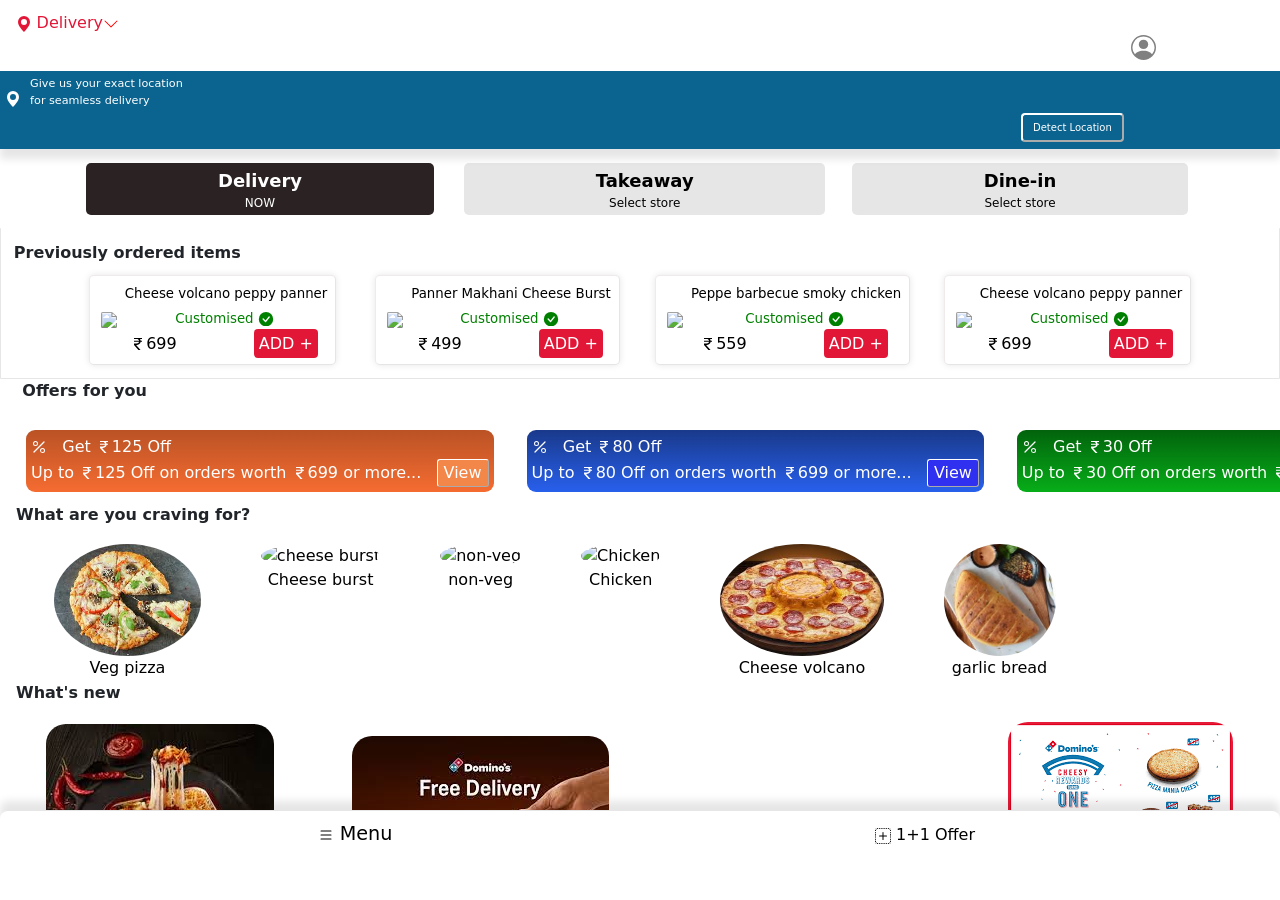
==== Dominos_clone/index.html @ 60b68786 "menu" ====
<!DOCTYPE html>
<html lang="en">
<head>
    <meta charset="UTF-8">
    <meta name="viewport" content="width=device-width, initial-scale=1.0">
    <title>Dominos</title>
    <link href="https://cdn.jsdelivr.net/npm/bootstrap@5.0.2/dist/css/bootstrap.min.css" rel="stylesheet" integrity="sha384-EVSTQN3/azprG1Anm3QDgpJLIm9Nao0Yz1ztcQTwFspd3yD65VohhpuuCOmLASjC" crossorigin="anonymous">
    <link rel="stylesheet" href="style.css">
</head>

<div class="home_page">
    <header>
    <div id="map">
    <div id="location">
        <svg xmlns="http://www.w3.org/2000/svg" width="16" height="16" fill="currentColor" class="bi bi-geo-alt-fill" viewBox="0 0 16 16">
            <path d="M8 16s6-5.686 6-10A6 6 0 0 0 2 6c0 4.314 6 10 6 10m0-7a3 3 0 1 1 0-6 3 3 0 0 1 0 6"/>
          </svg>
           <span id="address">No Location </span><button id="loc_arrow"><svg xmlns="http://www.w3.org/2000/svg" width="16" height="16" fill="currentColor" class="bi bi-chevron-down" viewBox="0 0 16 16">
            <path fill-rule="evenodd" d="M1.646 4.646a.5.5 0 0 1 .708 0L8 10.293l5.646-5.647a.5.5 0 0 1 .708.708l-6 6a.5.5 0 0 1-.708 0l-6-6a.5.5 0 0 1 0-.708"/>
          </svg></button>
    </div>
    <div id="buser">
        <button id="user"><svg xmlns="http://www.w3.org/2000/svg" width="25" height="25" fill="currentColor" class="bi bi-person-circle" viewBox="0 0 16 16">
            <path d="M11 6a3 3 0 1 1-6 0 3 3 0 0 1 6 0"/>
            <path fill-rule="evenodd" d="M0 8a8 8 0 1 1 16 0A8 8 0 0 1 0 8m8-7a7 7 0 0 0-5.468 11.37C3.242 11.226 4.805 10 8 10s4.757 1.225 5.468 2.37A7 7 0 0 0 8 1"/>
          </svg> </button>
    </div>
    </div>
    <div id="loc">
        <div style="display: inline-block;"><svg xmlns="http://www.w3.org/2000/svg" width="16" height="28" fill="currentColor" class="bi bi-geo-alt-fill" viewBox="0 0 16 16">
            <path d="M8 16s6-5.686 6-10A6 6 0 0 0 2 6c0 4.314 6 10 6 10m0-7a3 3 0 1 1 0-6 3 3 0 0 1 0 6"/>
          </svg>
        </div>
        <div id="locinfo">
            Give us your exact location <br>for seamless delivery
        </div>
        <div id="dloc" style="display: inline-block;">
            <button id="dl">Detect Location</button>  
        </div>
    </div>
</header>
<body>
  <div id="mb">
    <div id="ordertype">
        <div class="container text-center">
            <div class="row align-items-start">
              <div class="col">
                <button id="b1" onclick="delivery()"><b>Delivery</b> <br> NOW</button>
              </div>
              <div class="col">
               <button id="b2" onclick="takeaway()"><b>Takeaway</b> <br>Select store</button>
              </div>
              <div class="col">
                <button id="b3" onclick="dinein()"><b>Dine-in</b> <br> Select store</button>
              </div>
            </div>
          </div>
    </div>
    <div class="order">
      <b>Previously ordered items</b>
      <br>
      <div class="container text-center">
        <div class="row align-items-start">
          <div class="col">
            <button class="prev_order" onclick="">

               <table class="prevdet">
                <tr>
                  <th rowspan="3"><img src="panner cheese volcano.png" class="previmg"></th> <td class="prevsize">Cheese volcano peppy panner </td>
                </tr>
                <tr  colspan="2">
                  <td>
                    <span class="cus">Customised <svg xmlns="http://www.w3.org/2000/svg" width="16" height="16" fill="currentColor" class="bi bi-check-circle-fill" viewBox="0 0 16 16">
                      <path d="M16 8A8 8 0 1 1 0 8a8 8 0 0 1 16 0m-3.97-3.03a.75.75 0 0 0-1.08.022L7.477 9.417 5.384 7.323a.75.75 0 0 0-1.06 1.06L6.97 11.03a.75.75 0 0 0 1.079-.02l3.992-4.99a.75.75 0 0 0-.01-1.05z"/>
                    </svg></span>
                    <br>
                  </td>
                </tr>
                <tr>
                  <td><svg xmlns="http://www.w3.org/2000/svg" width="16" height="16" fill="currentColor" class="bi bi-currency-rupee" viewBox="0 0 16 16">
                    <path d="M4 3.06h2.726c1.22 0 2.12.575 2.325 1.724H4v1.051h5.051C8.855 7.001 8 7.558 6.788 7.558H4v1.317L8.437 14h2.11L6.095 8.884h.855c2.316-.018 3.465-1.476 3.688-3.049H12V4.784h-1.345c-.08-.778-.357-1.335-.793-1.732H12V2H4z"/>
                  </svg>699 <!-- </td> -->
                  <!-- <td> -->
                    <div class="prev_add"><span>ADD +</span></div>
                  </td>
                </tr>
               </table>

            </button>
          </div>
          <div class="col">
            <button class="prev_order" onclick="">

              <table class="prevdet">
               <tr>
                 <th rowspan="3"><img src="panner makhani.png" class="previmg"></th> <td class="prevsize">Panner Makhani Cheese Burst</td>
               </tr>
               <tr  colspan="2">
                 <td>
                   <span class="cus">Customised <svg xmlns="http://www.w3.org/2000/svg" width="16" height="16" fill="currentColor" class="bi bi-check-circle-fill" viewBox="0 0 16 16">
                     <path d="M16 8A8 8 0 1 1 0 8a8 8 0 0 1 16 0m-3.97-3.03a.75.75 0 0 0-1.08.022L7.477 9.417 5.384 7.323a.75.75 0 0 0-1.06 1.06L6.97 11.03a.75.75 0 0 0 1.079-.02l3.992-4.99a.75.75 0 0 0-.01-1.05z"/>
                   </svg></span>
                   <br>
                 </td>
               </tr>
               <tr>
                 <td><svg xmlns="http://www.w3.org/2000/svg" width="16" height="16" fill="currentColor" class="bi bi-currency-rupee" viewBox="0 0 16 16">
                   <path d="M4 3.06h2.726c1.22 0 2.12.575 2.325 1.724H4v1.051h5.051C8.855 7.001 8 7.558 6.788 7.558H4v1.317L8.437 14h2.11L6.095 8.884h.855c2.316-.018 3.465-1.476 3.688-3.049H12V4.784h-1.345c-.08-.778-.357-1.335-.793-1.732H12V2H4z"/>
                 </svg>499 <!-- </td> -->
                 <!-- <td> -->
                   <div class="prev_add"><span>ADD +</span></div>
                 </td>
               </tr>
              </table>

           </button>
          </div>
          <div class="col">
            <button class="prev_order" onclick="">

              <table class="prevdet">
               <tr>
                 <th rowspan="3"><img src="peppe barbecue chicken.png" class="previmg"></th> <td class="prevsize">Peppe barbecue smoky chicken </td>
               </tr>
               <tr  colspan="2">
                 <td>
                   <span class="cus">Customised <svg xmlns="http://www.w3.org/2000/svg" width="16" height="16" fill="currentColor" class="bi bi-check-circle-fill" viewBox="0 0 16 16">
                     <path d="M16 8A8 8 0 1 1 0 8a8 8 0 0 1 16 0m-3.97-3.03a.75.75 0 0 0-1.08.022L7.477 9.417 5.384 7.323a.75.75 0 0 0-1.06 1.06L6.97 11.03a.75.75 0 0 0 1.079-.02l3.992-4.99a.75.75 0 0 0-.01-1.05z"/>
                   </svg></span>
                   <br>
                 </td>
               </tr>
               <tr>
                 <td><svg xmlns="http://www.w3.org/2000/svg" width="16" height="16" fill="currentColor" class="bi bi-currency-rupee" viewBox="0 0 16 16">
                   <path d="M4 3.06h2.726c1.22 0 2.12.575 2.325 1.724H4v1.051h5.051C8.855 7.001 8 7.558 6.788 7.558H4v1.317L8.437 14h2.11L6.095 8.884h.855c2.316-.018 3.465-1.476 3.688-3.049H12V4.784h-1.345c-.08-.778-.357-1.335-.793-1.732H12V2H4z"/>
                 </svg>559 <!-- </td> -->
                 <!-- <td> -->
                   <div class="prev_add"><span>ADD +</span></div>
                 </td>
               </tr>
              </table>

           </button>
          </div>   
          <div class="col">
            <button class="prev_order" onclick="">

              <table class="prevdet">
               <tr>
                 <th rowspan="3"><img src="panner cheese volcano.png" class="previmg"></th> <td class="prevsize">Cheese volcano peppy panner </td>
               </tr>
               <tr  colspan="2">
                 <td>
                   <span class="cus">Customised <svg xmlns="http://www.w3.org/2000/svg" width="16" height="16" fill="currentColor" class="bi bi-check-circle-fill" viewBox="0 0 16 16">
                     <path d="M16 8A8 8 0 1 1 0 8a8 8 0 0 1 16 0m-3.97-3.03a.75.75 0 0 0-1.08.022L7.477 9.417 5.384 7.323a.75.75 0 0 0-1.06 1.06L6.97 11.03a.75.75 0 0 0 1.079-.02l3.992-4.99a.75.75 0 0 0-.01-1.05z"/>
                   </svg></span>
                   <br>
                 </td>
               </tr>
               <tr>
                 <td><svg xmlns="http://www.w3.org/2000/svg" width="16" height="16" fill="currentColor" class="bi bi-currency-rupee" viewBox="0 0 16 16">
                   <path d="M4 3.06h2.726c1.22 0 2.12.575 2.325 1.724H4v1.051h5.051C8.855 7.001 8 7.558 6.788 7.558H4v1.317L8.437 14h2.11L6.095 8.884h.855c2.316-.018 3.465-1.476 3.688-3.049H12V4.784h-1.345c-.08-.778-.357-1.335-.793-1.732H12V2H4z"/>
                 </svg>699 <!-- </td> -->
                 <!-- <td> -->
                   <div class="prev_add"><span>ADD +</span></div>
                 </td>
               </tr>
              </table>

           </button>
          </div>   
          
        </div>
      </div>
    </div> 
    
    <p><b>&nbsp &nbsp Offers for you</b></p>
    <div class="offers">
      <span class="off" id="off_orange">
        <svg mlns="http://www.w3.org/2000/svg" width="16" height="16" fill="currentColor" class="bi bi-percent" viewBox="0 0 16 16">
          <path d="M13.442 2.558a.625.625 0 0 1 0 .884l-10 10a.625.625 0 1 1-.884-.884l10-10a.625.625 0 0 1 .884 0M4.5 6a1.5 1.5 0 1 1 0-3 1.5 1.5 0 0 1 0 3m0 1a2.5 2.5 0 1 0 0-5 2.5 2.5 0 0 0 0 5m7 6a1.5 1.5 0 1 1 0-3 1.5 1.5 0 0 1 0 3m0 1a2.5 2.5 0 1 0 0-5 2.5 2.5 0 0 0 0 5"/>
        </svg> &nbsp 
                Get <svg xmlns="http://www.w3.org/2000/svg" width="16" height="16" fill="currentColor" class="bi bi-currency-rupee" viewBox="0 0 16 16">
                  <path d="M4 3.06h2.726c1.22 0 2.12.575 2.325 1.724H4v1.051h5.051C8.855 7.001 8 7.558 6.788 7.558H4v1.317L8.437 14h2.11L6.095 8.884h.855c2.316-.018 3.465-1.476 3.688-3.049H12V4.784h-1.345c-.08-.778-.357-1.335-.793-1.732H12V2H4z"/>
                </svg>125 Off  <br> Up to <svg xmlns="http://www.w3.org/2000/svg" width="16" height="16" fill="currentColor" class="bi bi-currency-rupee" viewBox="0 0 16 16">
                  <path d="M4 3.06h2.726c1.22 0 2.12.575 2.325 1.724H4v1.051h5.051C8.855 7.001 8 7.558 6.788 7.558H4v1.317L8.437 14h2.11L6.095 8.884h.855c2.316-.018 3.465-1.476 3.688-3.049H12V4.784h-1.345c-.08-.778-.357-1.335-.793-1.732H12V2H4z"/>
                </svg>125 Off on orders worth <svg xmlns="http://www.w3.org/2000/svg" width="16" height="16" fill="currentColor" class="bi bi-currency-rupee" viewBox="0 0 16 16">
                  <path d="M4 3.06h2.726c1.22 0 2.12.575 2.325 1.724H4v1.051h5.051C8.855 7.001 8 7.558 6.788 7.558H4v1.317L8.437 14h2.11L6.095 8.884h.855c2.316-.018 3.465-1.476 3.688-3.049H12V4.784h-1.345c-.08-.778-.357-1.335-.793-1.732H12V2H4z"/>
                </svg>699 or more... &nbsp&nbsp<button>View</button>
      </span>
      <span class="off" id="off_blue">
        <svg mlns="http://www.w3.org/2000/svg" width="16" height="16" fill="currentColor" class="bi bi-percent" viewBox="0 0 16 16">
          <path d="M13.442 2.558a.625.625 0 0 1 0 .884l-10 10a.625.625 0 1 1-.884-.884l10-10a.625.625 0 0 1 .884 0M4.5 6a1.5 1.5 0 1 1 0-3 1.5 1.5 0 0 1 0 3m0 1a2.5 2.5 0 1 0 0-5 2.5 2.5 0 0 0 0 5m7 6a1.5 1.5 0 1 1 0-3 1.5 1.5 0 0 1 0 3m0 1a2.5 2.5 0 1 0 0-5 2.5 2.5 0 0 0 0 5"/>
        </svg> &nbsp
        Get <svg xmlns="http://www.w3.org/2000/svg" width="16" height="16" fill="currentColor" class="bi bi-currency-rupee" viewBox="0 0 16 16">
          <path d="M4 3.06h2.726c1.22 0 2.12.575 2.325 1.724H4v1.051h5.051C8.855 7.001 8 7.558 6.788 7.558H4v1.317L8.437 14h2.11L6.095 8.884h.855c2.316-.018 3.465-1.476 3.688-3.049H12V4.784h-1.345c-.08-.778-.357-1.335-.793-1.732H12V2H4z"/>
        </svg>80 Off <br> Up to <svg xmlns="http://www.w3.org/2000/svg" width="16" height="16" fill="currentColor" class="bi bi-currency-rupee" viewBox="0 0 16 16">
          <path d="M4 3.06h2.726c1.22 0 2.12.575 2.325 1.724H4v1.051h5.051C8.855 7.001 8 7.558 6.788 7.558H4v1.317L8.437 14h2.11L6.095 8.884h.855c2.316-.018 3.465-1.476 3.688-3.049H12V4.784h-1.345c-.08-.778-.357-1.335-.793-1.732H12V2H4z"/>
        </svg>80 Off on orders worth <svg xmlns="http://www.w3.org/2000/svg" width="16" height="16" fill="currentColor" class="bi bi-currency-rupee" viewBox="0 0 16 16">
          <path d="M4 3.06h2.726c1.22 0 2.12.575 2.325 1.724H4v1.051h5.051C8.855 7.001 8 7.558 6.788 7.558H4v1.317L8.437 14h2.11L6.095 8.884h.855c2.316-.018 3.465-1.476 3.688-3.049H12V4.784h-1.345c-.08-.778-.357-1.335-.793-1.732H12V2H4z"/>
        </svg>699 or more... &nbsp&nbsp<button>View</button>
      </span>

      <span class="off" id="off_green">
        <svg mlns="http://www.w3.org/2000/svg" width="16" height="16" fill="currentColor" class="bi bi-percent" viewBox="0 0 16 16">
          <path d="M13.442 2.558a.625.625 0 0 1 0 .884l-10 10a.625.625 0 1 1-.884-.884l10-10a.625.625 0 0 1 .884 0M4.5 6a1.5 1.5 0 1 1 0-3 1.5 1.5 0 0 1 0 3m0 1a2.5 2.5 0 1 0 0-5 2.5 2.5 0 0 0 0 5m7 6a1.5 1.5 0 1 1 0-3 1.5 1.5 0 0 1 0 3m0 1a2.5 2.5 0 1 0 0-5 2.5 2.5 0 0 0 0 5"/>
        </svg> &nbsp
        Get <svg xmlns="http://www.w3.org/2000/svg" width="16" height="16" fill="currentColor" class="bi bi-currency-rupee" viewBox="0 0 16 16">
          <path d="M4 3.06h2.726c1.22 0 2.12.575 2.325 1.724H4v1.051h5.051C8.855 7.001 8 7.558 6.788 7.558H4v1.317L8.437 14h2.11L6.095 8.884h.855c2.316-.018 3.465-1.476 3.688-3.049H12V4.784h-1.345c-.08-.778-.357-1.335-.793-1.732H12V2H4z"/>
        </svg>30 Off <br> Up to <svg xmlns="http://www.w3.org/2000/svg" width="16" height="16" fill="currentColor" class="bi bi-currency-rupee" viewBox="0 0 16 16">
          <path d="M4 3.06h2.726c1.22 0 2.12.575 2.325 1.724H4v1.051h5.051C8.855 7.001 8 7.558 6.788 7.558H4v1.317L8.437 14h2.11L6.095 8.884h.855c2.316-.018 3.465-1.476 3.688-3.049H12V4.784h-1.345c-.08-.778-.357-1.335-.793-1.732H12V2H4z"/>
        </svg>30 Off on orders worth <svg xmlns="http://www.w3.org/2000/svg" width="16" height="16" fill="currentColor" class="bi bi-currency-rupee" viewBox="0 0 16 16">
          <path d="M4 3.06h2.726c1.22 0 2.12.575 2.325 1.724H4v1.051h5.051C8.855 7.001 8 7.558 6.788 7.558H4v1.317L8.437 14h2.11L6.095 8.884h.855c2.316-.018 3.465-1.476 3.688-3.049H12V4.784h-1.345c-.08-.778-.357-1.335-.793-1.732H12V2H4z"/>
        </svg>200 or more... &nbsp&nbsp<button>View</button>
      </span>
      <span class="off" id="off_pink">
        <svg mlns="http://www.w3.org/2000/svg" width="16" height="16" fill="currentColor" class="bi bi-percent" viewBox="0 0 16 16">
          <path d="M13.442 2.558a.625.625 0 0 1 0 .884l-10 10a.625.625 0 1 1-.884-.884l10-10a.625.625 0 0 1 .884 0M4.5 6a1.5 1.5 0 1 1 0-3 1.5 1.5 0 0 1 0 3m0 1a2.5 2.5 0 1 0 0-5 2.5 2.5 0 0 0 0 5m7 6a1.5 1.5 0 1 1 0-3 1.5 1.5 0 0 1 0 3m0 1a2.5 2.5 0 1 0 0-5 2.5 2.5 0 0 0 0 5"/>
        </svg> &nbsp
        Get <svg xmlns="http://www.w3.org/2000/svg" width="16" height="16" fill="currentColor" class="bi bi-currency-rupee" viewBox="0 0 16 16">
          <path d="M4 3.06h2.726c1.22 0 2.12.575 2.325 1.724H4v1.051h5.051C8.855 7.001 8 7.558 6.788 7.558H4v1.317L8.437 14h2.11L6.095 8.884h.855c2.316-.018 3.465-1.476 3.688-3.049H12V4.784h-1.345c-.08-.778-.357-1.335-.793-1.732H12V2H4z"/>
        </svg>300 Off <br> Up to <svg xmlns="http://www.w3.org/2000/svg" width="16" height="16" fill="currentColor" class="bi bi-currency-rupee" viewBox="0 0 16 16">
          <path d="M4 3.06h2.726c1.22 0 2.12.575 2.325 1.724H4v1.051h5.051C8.855 7.001 8 7.558 6.788 7.558H4v1.317L8.437 14h2.11L6.095 8.884h.855c2.316-.018 3.465-1.476 3.688-3.049H12V4.784h-1.345c-.08-.778-.357-1.335-.793-1.732H12V2H4z"/>
        </svg>300 Off on orders worth <svg xmlns="http://www.w3.org/2000/svg" width="16" height="16" fill="currentColor" class="bi bi-currency-rupee" viewBox="0 0 16 16">
          <path d="M4 3.06h2.726c1.22 0 2.12.575 2.325 1.724H4v1.051h5.051C8.855 7.001 8 7.558 6.788 7.558H4v1.317L8.437 14h2.11L6.095 8.884h.855c2.316-.018 3.465-1.476 3.688-3.049H12V4.784h-1.345c-.08-.778-.357-1.335-.793-1.732H12V2H4z"/>
        </svg>2000 or more... &nbsp&nbsp<button>View</button>
      </span>
      
      <span class="off" id="off_black">
        <svg mlns="http://www.w3.org/2000/svg" width="16" height="16" fill="currentColor" class="bi bi-percent" viewBox="0 0 16 16">
          <path d="M13.442 2.558a.625.625 0 0 1 0 .884l-10 10a.625.625 0 1 1-.884-.884l10-10a.625.625 0 0 1 .884 0M4.5 6a1.5 1.5 0 1 1 0-3 1.5 1.5 0 0 1 0 3m0 1a2.5 2.5 0 1 0 0-5 2.5 2.5 0 0 0 0 5m7 6a1.5 1.5 0 1 1 0-3 1.5 1.5 0 0 1 0 3m0 1a2.5 2.5 0 1 0 0-5 2.5 2.5 0 0 0 0 5"/>
        </svg> &nbsp
        Get <svg xmlns="http://www.w3.org/2000/svg" width="16" height="16" fill="currentColor" class="bi bi-currency-rupee" viewBox="0 0 16 16">
          <path d="M4 3.06h2.726c1.22 0 2.12.575 2.325 1.724H4v1.051h5.051C8.855 7.001 8 7.558 6.788 7.558H4v1.317L8.437 14h2.11L6.095 8.884h.855c2.316-.018 3.465-1.476 3.688-3.049H12V4.784h-1.345c-.08-.778-.357-1.335-.793-1.732H12V2H4z"/>
        </svg>500 Off <br> Up to <svg xmlns="http://www.w3.org/2000/svg" width="16" height="16" fill="currentColor" class="bi bi-currency-rupee" viewBox="0 0 16 16">
          <path d="M4 3.06h2.726c1.22 0 2.12.575 2.325 1.724H4v1.051h5.051C8.855 7.001 8 7.558 6.788 7.558H4v1.317L8.437 14h2.11L6.095 8.884h.855c2.316-.018 3.465-1.476 3.688-3.049H12V4.784h-1.345c-.08-.778-.357-1.335-.793-1.732H12V2H4z"/>
        </svg>500 Off on orders worth <svg xmlns="http://www.w3.org/2000/svg" width="16" height="16" fill="currentColor" class="bi bi-currency-rupee" viewBox="0 0 16 16">
          <path d="M4 3.06h2.726c1.22 0 2.12.575 2.325 1.724H4v1.051h5.051C8.855 7.001 8 7.558 6.788 7.558H4v1.317L8.437 14h2.11L6.095 8.884h.855c2.316-.018 3.465-1.476 3.688-3.049H12V4.784h-1.345c-.08-.778-.357-1.335-.793-1.732H12V2H4z"/>
        </svg>3000 or more... &nbsp&nbsp<button>View</button>
      </span>
    </div>
      
    <p style="margin-left:1em;"><b>What are you craving for?</b></p>

    <div class="craving">
      <div class="crav">
      <button><img alt="veg pizza" src="[data-uri]">
        <br>
       <span>Veg pizza</span>  </button>
    </div> 
    
    <div class="crav">
      <button><img alt="cheese burst" src=" https://recipesblob.oetker.in/assets/89398df9d59d4a4795357ed8228c04bb/1272x764/cheese-burst-pizza.jpg">
        <br>
       <span>Cheese burst</span>  </button>
    </div>

    <div class="crav">
      <button><img alt="non-veg" src="https://5.imimg.com/data5/RI/MN/MY-17758356/imperial-recipe-pizza-non-veg-chicken-heavyweight-i10-500x500.png ">
        <br>
       <span>non-veg</span> </button>
    </div>

    <div class="crav">
      <button><img alt="Chicken" src="https://encrypted-tbn0.gstatic.com/images?q=tbn:ANd9GcT0g38II6GGMT7ZwKQqeCvCvngBwT7oT1oRFA&s ">
        <br>
       <span>Chicken</span> </button>
    </div>

    <div class="crav">
      <button><img alt="cheese volcano" src="[data-uri] ">
        <br>
       <span>Cheese volcano</span> </button>
    </div>

    <div class="crav">
      <button><img alt="garlic bread" src="[data-uri]">
        <br>
       <span>garlic bread</span> </button>
    </div>
    </div>

    <p style="margin-left: 1em;"><b>What's new</b></p>
    <div class="new">


      <button>
        <img alt="cheziken" src="[data-uri]">
      </button>

      <button>
        <img alt="cheeseburst" src="[data-uri]">
      </button>

    <button>
      <img src="https://encrypted-tbn0.gstatic.com/images?q=tbn:ANd9GcQgQR7UIO1l3OczReEbNo_YI-zhsOpcAB2d7A&s" alt="combo">
    </button>

    <button>
      <img alt="cheesy rewards" src="[data-uri]">
    </button>
    </div>
    <br>
    <p align="center"> <span><svg style="color:goldenrod;" xmlns="http://www.w3.org/2000/svg" width="16" height="16" fill="currentColor" class="bi bi-fire" viewBox="0 0 16 16">
      <path d="M8 16c3.314 0 6-2 6-5.5 0-1.5-.5-4-2.5-6 .25 1.5-1.25 2-1.25 2C11 4 9 .5 6 0c.357 2 .5 4-2 6-1.25 1-2 2.729-2 4.5C2 14 4.686 16 8 16m0-1c-1.657 0-3-1-3-2.75 0-.75.25-2 1.25-3C6.125 10 7 10.5 7 10.5c-.375-1.25.5-3.25 2-3.5-.179 1-.25 2 1 3 .625.5 1 1.364 1 2.25C11 14 9.657 15 8 15"/>
    </svg></span></p>
    <p id="sellers"><h2 align="center" style="color:goldenrod;">--Best Sellers--</h2></p>
    
    <div class="best_sellers">

     

    </div>




  </div>
<div id="footer">
    <div class="container text-center">
        <div class="row align-items-start">
          <div class="col">
            <a href="menu.html">
            <button >
            <svg xmlns="http://www.w3.org/2000/svg" width="16" height="16" fill="currentColor" class="bi bi-list" viewBox="0 0 16 16">
                <path fill-rule="evenodd" d="M2.5 12a.5.5 0 0 1 .5-.5h10a.5.5 0 0 1 0 1H3a.5.5 0 0 1-.5-.5m0-4a.5.5 0 0 1 .5-.5h10a.5.5 0 0 1 0 1H3a.5.5 0 0 1-.5-.5m0-4a.5.5 0 0 1 .5-.5h10a.5.5 0 0 1 0 1H3a.5.5 0 0 1-.5-.5"/>
              </svg> Menu </button> </a>
          </div>
          <div class="col">
            <button ><span>
            <svg xmlns="http://www.w3.org/2000/svg" width="16" height="16" fill="currentColor" class="bi bi-plus-square-dotted" viewBox="0 0 16 16">
                <path d="M2.5 0q-.25 0-.487.048l.194.98A1.5 1.5 0 0 1 2.5 1h.458V0zm2.292 0h-.917v1h.917zm1.833 0h-.917v1h.917zm1.833 0h-.916v1h.916zm1.834 0h-.917v1h.917zm1.833 0h-.917v1h.917zM13.5 0h-.458v1h.458q.151 0 .293.029l.194-.981A2.5 2.5 0 0 0 13.5 0m2.079 1.11a2.5 2.5 0 0 0-.69-.689l-.556.831q.248.167.415.415l.83-.556zM1.11.421a2.5 2.5 0 0 0-.689.69l.831.556c.11-.164.251-.305.415-.415zM16 2.5q0-.25-.048-.487l-.98.194q.027.141.028.293v.458h1zM.048 2.013A2.5 2.5 0 0 0 0 2.5v.458h1V2.5q0-.151.029-.293zM0 3.875v.917h1v-.917zm16 .917v-.917h-1v.917zM0 5.708v.917h1v-.917zm16 .917v-.917h-1v.917zM0 7.542v.916h1v-.916zm15 .916h1v-.916h-1zM0 9.375v.917h1v-.917zm16 .917v-.917h-1v.917zm-16 .916v.917h1v-.917zm16 .917v-.917h-1v.917zm-16 .917v.458q0 .25.048.487l.98-.194A1.5 1.5 0 0 1 1 13.5v-.458zm16 .458v-.458h-1v.458q0 .151-.029.293l.981.194Q16 13.75 16 13.5M.421 14.89c.183.272.417.506.69.689l.556-.831a1.5 1.5 0 0 1-.415-.415zm14.469.689c.272-.183.506-.417.689-.69l-.831-.556c-.11.164-.251.305-.415.415l.556.83zm-12.877.373Q2.25 16 2.5 16h.458v-1H2.5q-.151 0-.293-.029zM13.5 16q.25 0 .487-.048l-.194-.98A1.5 1.5 0 0 1 13.5 15h-.458v1zm-9.625 0h.917v-1h-.917zm1.833 0h.917v-1h-.917zm1.834-1v1h.916v-1zm1.833 1h.917v-1h-.917zm1.833 0h.917v-1h-.917zM8.5 4.5a.5.5 0 0 0-1 0v3h-3a.5.5 0 0 0 0 1h3v3a.5.5 0 0 0 1 0v-3h3a.5.5 0 0 0 0-1h-3z"/>
              </svg></span><span> 1+1 Offer </span></button>
          </div>
          <div class="col" id="cart">
            <button ><span>
              <svg xmlns="http://www.w3.org/2000/svg" width="16" height="16" fill="currentColor" class="bi bi-cart" viewBox="0 0 16 16">
                <path d="M0 1.5A.5.5 0 0 1 .5 1H2a.5.5 0 0 1 .485.379L2.89 3H14.5a.5.5 0 0 1 .491.592l-1.5 8A.5.5 0 0 1 13 12H4a.5.5 0 0 1-.491-.408L2.01 3.607 1.61 2H.5a.5.5 0 0 1-.5-.5M3.102 4l1.313 7h8.17l1.313-7zM5 12a2 2 0 1 0 0 4 2 2 0 0 0 0-4m7 0a2 2 0 1 0 0 4 2 2 0 0 0 0-4m-7 1a1 1 0 1 1 0 2 1 1 0 0 1 0-2m7 0a1 1 0 1 1 0 2 1 1 0 0 1 0-2"/>
              </svg>
            </span><span> Cart </span></button>
          </div>
        </div>
      </div>
</div>
</div>
    <script src="dominos.js"></script>
</body>
</html>
---- Dominos_clone/style.css ----
*{
    font-size: 16px;
}

#location{
    margin-top:10px;
    margin-left:5px;
    color:rgb(226, 23, 55);
    font-size: 0.9rem;
    font-weight:500;
    display:inline;

}

#loc_arrow{
    border: none;
    background-color: white;
    color:red;
    height:0.7em;
    padding-left:0px;
    height:1px;
    display:inline;
}

#user{
    border:none;
    margin:0%;
    padding:0%;
    background-color: white;
    color:grey;
    margin-left: 89%;    
}

#buser{
    display:inline;
}
#map{
    padding:3px;
    margin:8px;
}
#loc{
    background-color: rgb(11, 100, 143);
    color:white;
    padding:5px;
    box-shadow: 0px 10px 8px rgb(21, 12, 12,0.1);
}
#locinfo{
    display:inline-block;
    font-size: 0.7rem;
    padding:0px 4px 0px 4px;
}
#dl{
    border-radius: 4px;
    border-color: white;
    background-color: rgb(11, 100, 143);
    color:white;
    padding:5px 10px ;
    font-size: 10px;
    border-width: 2px;
    margin-bottom: 2px;
    margin-top: 0px;
}
#dloc{
    margin-left: 80%;
}
#ordertype{
    flex:1;
    display:block;
    margin: 12px;
    margin-bottom: 0em;
}
#ordertype button{
    border:none;
    background-color: rgb(21, 12, 12,0.1);
    color:black;
    border-radius:5px;
    padding:1% 37% 1% 37%;
    text-align: center;
    margin:2px;
    font-size:0.75em;
    margin-bottom:0.8rem;
}
#ordertype button b{
    font-size:1.5em;
}
#footer{
    flex: 1;
    border:none;
    box-shadow: 0px -10px 8px rgb(21, 12, 12,0.1);
    margin-top:1px;
    position:relative;
    border-radius: 8px;
    z-index: 1;
}
#footer button{
    border:none;
    border-radius:5px;
    font-size:1.2em;
    margin:8px;
    background-color: white;
}
#mb{
    overflow-y:scroll;
    height:41.3rem;
    border:none;
    z-index:0.9;
}
.order{
    border: 1px solid rgb(21, 12, 12,0.1);
    border-radius: 1px;
    padding:0.8em;
    border-top:0px;
}
.order button{
    border-radius:5px;
    margin-top:10px;
    flex:1;
    border-width: 1px;
    border-color: rgb(21, 12, 12,0.1);
    padding:7px;
    box-shadow: 0px 0px 7px rgb(21, 12, 12,0.1);
}

.previmg{
    height:4.7em;
    border-radius: 10%;
    margin-left: 3px;
    margin-right: 3px;
}

.prevsize{
    font-size:smaller;
    padding-left: 4px;
    font-weight: 500;
}

.cus{
    color: green;
    font-size:smaller;
    text-align: left;
    padding-left: 0px;
}
.cus svg{
    height:0.9em;
}

.prev_add{
    margin:1px;
    padding:5px;
    margin-left:4.5em;
    color:white;
    background-color: rgb(226, 23, 55);
    display:inline;
    border-radius:4px;
} 
.prev_add:hover{
    background-color: rgb(186, 16, 41);
}
.prev_order{
    background-color: white;;
}

.offers{
        display: flex;
        overflow-x: auto;
        padding: 10px;
        white-space: nowrap;
}

.offers::-webkit-scrollbar {
    display: none; 
}

.off{
    margin: 1px;
    flex:1;
}

#off_orange{
    margin:1px;
    padding:5px;
    margin-left:1em;
    color:white;
    background-image: linear-gradient(rgb(186, 82, 37),rgb(245, 108, 49));
    display:inline;
    border-radius:9px;
}
#off_blue{
    margin:1px;
    padding:5px;
    margin-left:2em;
    color:white;
    background-image: linear-gradient(rgb(25, 57, 138),rgb(40, 96, 237));
    display:inline;
    border-radius:9px;
}
#off_green{
    margin:1px;
    padding:5px;
    margin-left:2em;
    color:white;
    background-image: linear-gradient(rgb(2, 99, 12),rgb(7, 173, 24));
    display:inline;
    border-radius:9px;
}
#off_pink{
    margin:1px;
    padding:5px;
    margin-left:2em;
    color:white;
    background-image: linear-gradient(rgb(81, 7, 87),rgb(163, 9, 176));
    display:inline;
    border-radius:9px;
}
#off_black{
    margin:1px;
    padding:5px;
    margin-left:2em;
    color:white;
    background-image: linear-gradient(rgb(23, 22, 23),rgb(66, 65, 66));
    display:inline;
    border-radius:9px;
}
#off_green button{
    border-width: 0.1px;
    border-radius: 3px;
    color:white;
    border-color: white;
    background-color:rgba(31, 142, 53, 0.652) ;
}
#off_green button:hover{
    background-color:rgba(24, 110, 41, 0.652)
}
#off_blue button{
    border-width: 0.1px;
    border-radius: 3px;
    color:white;
    border-color: white;
    background-color:rgb(48, 48, 241) ;
}
#off_blue button:hover{
    background-color:rgb(32, 32, 165)
}
#off_pink button{
    border-width: 0.1px;
    border-radius: 3px;
    color:white;
    border-color: white;
    background-color:rgba(116, 14, 118, 0.886) ;
}
#off_pink button:hover{
    background-color:rgba(59, 6, 60, 0.886) ;
}
#off_black button{
    border-width: 0.1px;
    border-radius: 3px;
    color:white;
    border-color: white;
    background-color:rgb(38, 34, 32) ;
}
#off_black button:hover{
    background-color:rgb(68, 67, 67) ;
}
#off_orange button{
    border-width: 0.1px;
    border-radius: 3px;
    color:white;
    border-color: white;
    background-color:rgb(242, 135, 73) ;
    
}
#off_orange button:hover{
    background-color:rgb(196, 77, 8) ;
}
.craving{
    display:flex;
    flex-wrap: wrap; 
}
.craving img{
    border-radius: 50%;
    height:7em;
}

.craving span{
    text-align: center;
}
.crav  button{
    background-color: white;
    border:none;
    margin-left: 3em;
    flex:1; 
    
}

.new{
    display:flex;  
    flex-wrap: wrap; 
}
.new button{
    flex:1;  
    background-color: white;
    border:none;  
}
.new img{
    border-radius: 20px;
}
.best_sellers{
    display:flex;
}
#cart{
    display:none;
}
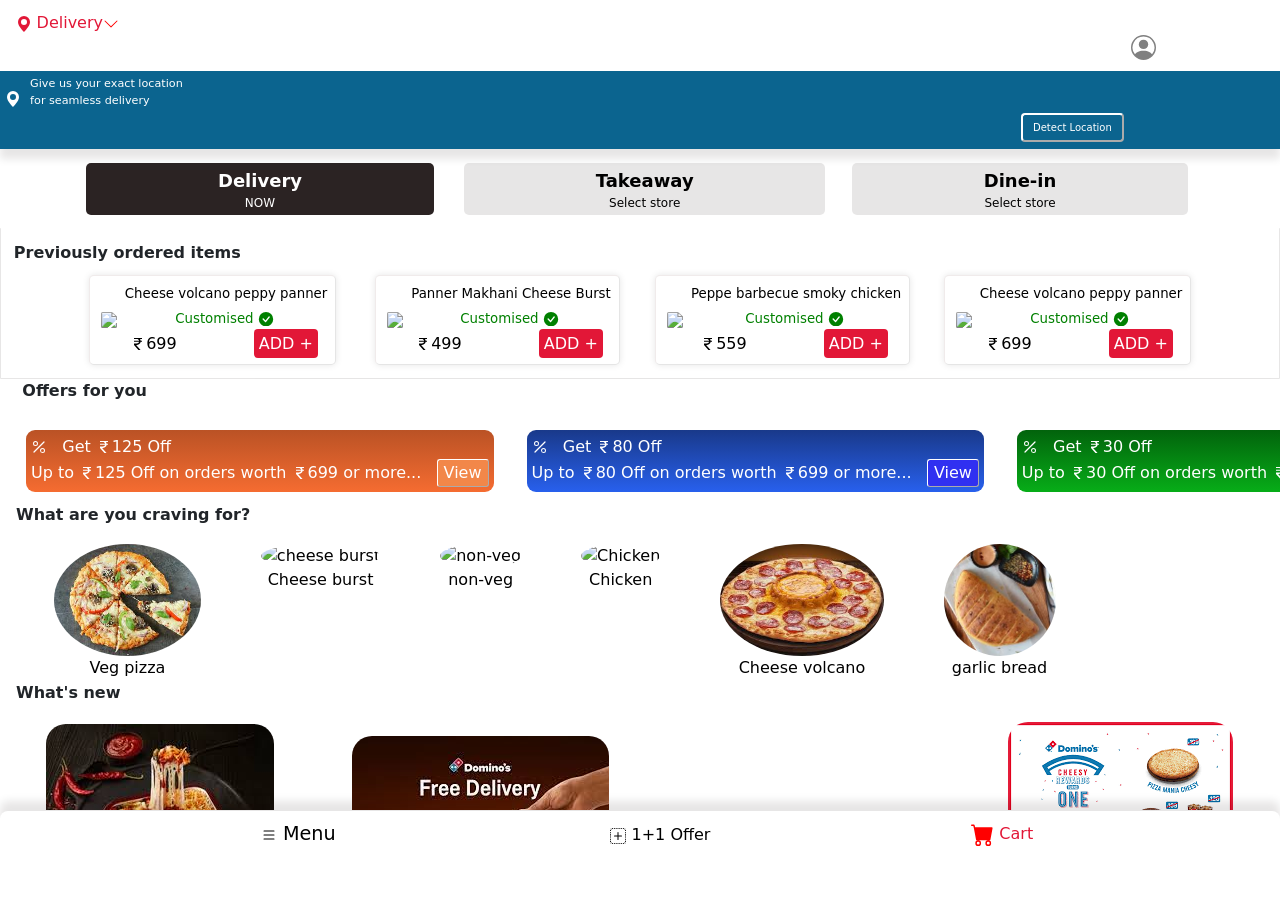
==== commit c7fd4752: "before llm error fix" ====
--- a/Dominos_clone/index.html
+++ b/Dominos_clone/index.html
@@ -244,37 +244,37 @@
 
     <div class="craving">
       <div class="crav">
-      <button><img alt="veg pizza" src="[data-uri]">
+      <button onclick="window.open('menu.html?tab=vegpizza', '_self')"><img alt="veg pizza" src="[data-uri]">
         <br>
        <span>Veg pizza</span>  </button>
     </div> 
     
     <div class="crav">
-      <button><img alt="cheese burst" src=" https://recipesblob.oetker.in/assets/89398df9d59d4a4795357ed8228c04bb/1272x764/cheese-burst-pizza.jpg">
+      <button onclick="window.open('menu.html', '_self')"> <img alt="cheese burst" src=" https://recipesblob.oetker.in/assets/89398df9d59d4a4795357ed8228c04bb/1272x764/cheese-burst-pizza.jpg">
         <br>
        <span>Cheese burst</span>  </button>
     </div>
 
     <div class="crav">
-      <button><img alt="non-veg" src="https://5.imimg.com/data5/RI/MN/MY-17758356/imperial-recipe-pizza-non-veg-chicken-heavyweight-i10-500x500.png ">
+      <button onclick="window.open('menu.html?tab=nonvegpizza', '_self')"><img alt="non-veg" src="https://5.imimg.com/data5/RI/MN/MY-17758356/imperial-recipe-pizza-non-veg-chicken-heavyweight-i10-500x500.png ">
         <br>
        <span>non-veg</span> </button>
     </div>
 
     <div class="crav">
-      <button><img alt="Chicken" src="https://encrypted-tbn0.gstatic.com/images?q=tbn:ANd9GcT0g38II6GGMT7ZwKQqeCvCvngBwT7oT1oRFA&s ">
+      <button onclick="window.open('menu.html?tab=chickenbucket', '_self')"><img alt="Chicken" src="https://encrypted-tbn0.gstatic.com/images?q=tbn:ANd9GcT0g38II6GGMT7ZwKQqeCvCvngBwT7oT1oRFA&s ">
         <br>
        <span>Chicken</span> </button>
     </div>
 
     <div class="crav">
-      <button><img alt="cheese volcano" src="[data-uri] ">
+      <button onclick="window.open('menu.html', '_self')"><img alt="cheese volcano" src="[data-uri] ">
         <br>
        <span>Cheese volcano</span> </button>
     </div>
 
     <div class="crav">
-      <button><img alt="garlic bread" src="[data-uri]">
+      <button onclick="window.open('menu.html?tab=garlicbread', '_self')"><img alt="garlic bread" src="[data-uri]">
         <br>
        <span>garlic bread</span> </button>
     </div>
@@ -317,31 +317,32 @@
 
   </div>
 <div id="footer">
-    <div class="container text-center">
-        <div class="row align-items-start">
-          <div class="col">
+   
+          <div class="foot">
             <a href="menu.html">
             <button >
             <svg xmlns="http://www.w3.org/2000/svg" width="16" height="16" fill="currentColor" class="bi bi-list" viewBox="0 0 16 16">
                 <path fill-rule="evenodd" d="M2.5 12a.5.5 0 0 1 .5-.5h10a.5.5 0 0 1 0 1H3a.5.5 0 0 1-.5-.5m0-4a.5.5 0 0 1 .5-.5h10a.5.5 0 0 1 0 1H3a.5.5 0 0 1-.5-.5m0-4a.5.5 0 0 1 .5-.5h10a.5.5 0 0 1 0 1H3a.5.5 0 0 1-.5-.5"/>
               </svg> Menu </button> </a>
           </div>
-          <div class="col">
+
+          <div class="foot">
             <button ><span>
             <svg xmlns="http://www.w3.org/2000/svg" width="16" height="16" fill="currentColor" class="bi bi-plus-square-dotted" viewBox="0 0 16 16">
                 <path d="M2.5 0q-.25 0-.487.048l.194.98A1.5 1.5 0 0 1 2.5 1h.458V0zm2.292 0h-.917v1h.917zm1.833 0h-.917v1h.917zm1.833 0h-.916v1h.916zm1.834 0h-.917v1h.917zm1.833 0h-.917v1h.917zM13.5 0h-.458v1h.458q.151 0 .293.029l.194-.981A2.5 2.5 0 0 0 13.5 0m2.079 1.11a2.5 2.5 0 0 0-.69-.689l-.556.831q.248.167.415.415l.83-.556zM1.11.421a2.5 2.5 0 0 0-.689.69l.831.556c.11-.164.251-.305.415-.415zM16 2.5q0-.25-.048-.487l-.98.194q.027.141.028.293v.458h1zM.048 2.013A2.5 2.5 0 0 0 0 2.5v.458h1V2.5q0-.151.029-.293zM0 3.875v.917h1v-.917zm16 .917v-.917h-1v.917zM0 5.708v.917h1v-.917zm16 .917v-.917h-1v.917zM0 7.542v.916h1v-.916zm15 .916h1v-.916h-1zM0 9.375v.917h1v-.917zm16 .917v-.917h-1v.917zm-16 .916v.917h1v-.917zm16 .917v-.917h-1v.917zm-16 .917v.458q0 .25.048.487l.98-.194A1.5 1.5 0 0 1 1 13.5v-.458zm16 .458v-.458h-1v.458q0 .151-.029.293l.981.194Q16 13.75 16 13.5M.421 14.89c.183.272.417.506.69.689l.556-.831a1.5 1.5 0 0 1-.415-.415zm14.469.689c.272-.183.506-.417.689-.69l-.831-.556c-.11.164-.251.305-.415.415l.556.83zm-12.877.373Q2.25 16 2.5 16h.458v-1H2.5q-.151 0-.293-.029zM13.5 16q.25 0 .487-.048l-.194-.98A1.5 1.5 0 0 1 13.5 15h-.458v1zm-9.625 0h.917v-1h-.917zm1.833 0h.917v-1h-.917zm1.834-1v1h.916v-1zm1.833 1h.917v-1h-.917zm1.833 0h.917v-1h-.917zM8.5 4.5a.5.5 0 0 0-1 0v3h-3a.5.5 0 0 0 0 1h3v3a.5.5 0 0 0 1 0v-3h3a.5.5 0 0 0 0-1h-3z"/>
               </svg></span><span> 1+1 Offer </span></button>
           </div>
-          <div class="col" id="cart">
-            <button ><span>
-              <svg xmlns="http://www.w3.org/2000/svg" width="16" height="16" fill="currentColor" class="bi bi-cart" viewBox="0 0 16 16">
-                <path d="M0 1.5A.5.5 0 0 1 .5 1H2a.5.5 0 0 1 .485.379L2.89 3H14.5a.5.5 0 0 1 .491.592l-1.5 8A.5.5 0 0 1 13 12H4a.5.5 0 0 1-.491-.408L2.01 3.607 1.61 2H.5a.5.5 0 0 1-.5-.5M3.102 4l1.313 7h8.17l1.313-7zM5 12a2 2 0 1 0 0 4 2 2 0 0 0 0-4m7 0a2 2 0 1 0 0 4 2 2 0 0 0 0-4m-7 1a1 1 0 1 1 0 2 1 1 0 0 1 0-2m7 0a1 1 0 1 1 0 2 1 1 0 0 1 0-2"/>
+          <div class="foot">
+            
+          <span class="cart" onclick="window.open('orderpage.html','_self');displaycart();">
+            <svg xmlns="http://www.w3.org/2000/svg" width="23" height="23" fill="red" class="bi bi-cart-fill" viewBox="0 0 16 16">
+                <path d="M0 1.5A.5.5 0 0 1 .5 1H2a.5.5 0 0 1 .485.379L2.89 3H14.5a.5.5 0 0 1 .491.592l-1.5 8A.5.5 0 0 1 13 12H4a.5.5 0 0 1-.491-.408L2.01 3.607 1.61 2H.5a.5.5 0 0 1-.5-.5M5 12a2 2 0 1 0 0 4 2 2 0 0 0 0-4m7 0a2 2 0 1 0 0 4 2 2 0 0 0 0-4m-7 1a1 1 0 1 1 0 2 1 1 0 0 1 0-2m7 0a1 1 0 1 1 0 2 1 1 0 0 1 0-2"/>
               </svg>
-            </span><span> Cart </span></button>
-          </div>
-        </div>
-      </div>
-</div>
+              <span style="color:rgb(226, 23, 55)">Cart </span>
+            </span>
+           </div>
+        </div>
+      
 </div>
     <script src="dominos.js"></script>
 </body>
--- a/Dominos_clone/style.css
+++ b/Dominos_clone/style.css
@@ -307,9 +307,14 @@
 .best_sellers{
     display:flex;
 }
-#cart{
-    display:none;
-}
-
-
-
+
+#footer{
+    display:flex;
+    justify-content: space-evenly;
+    align-items: center;
+}
+
+/* .cart{
+    display: none;
+} */
+
